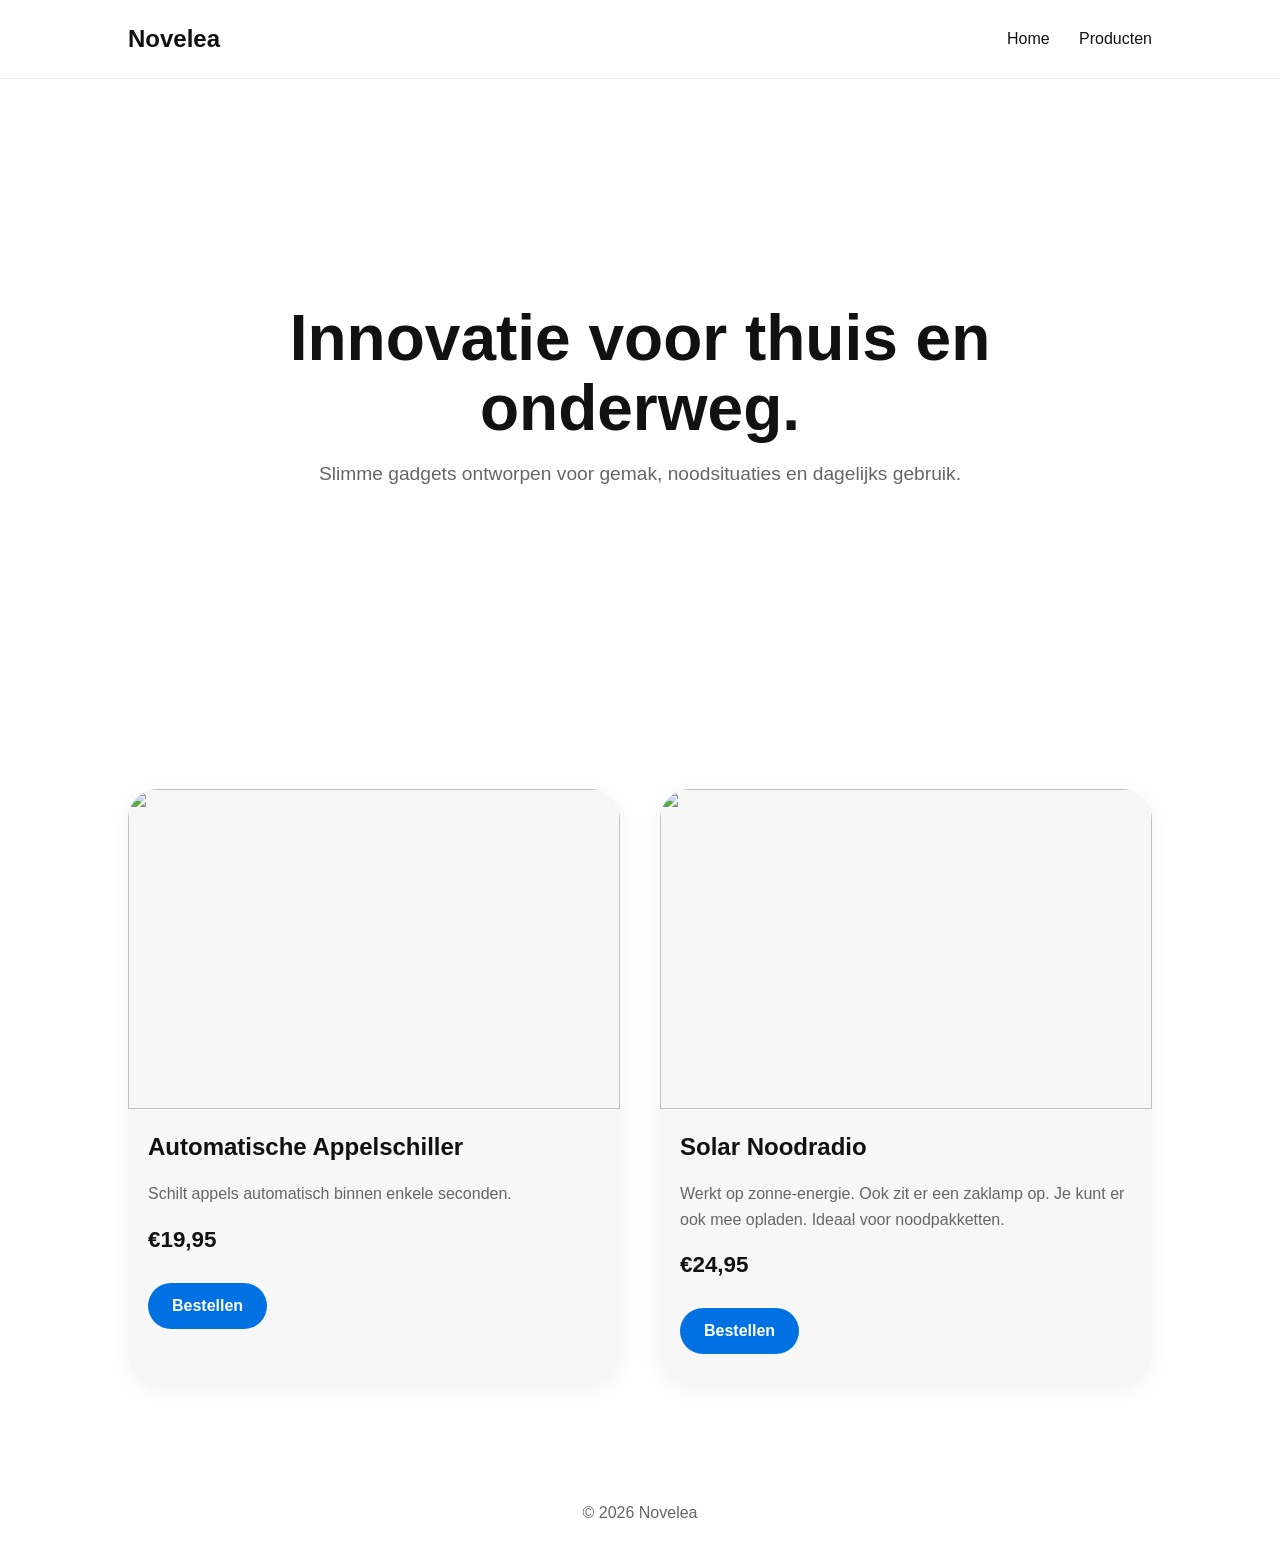
==== index.html @ bfae70f8 "Update index.html" ====
<!DOCTYPE html>
<html lang="nl">
<head>
  <meta charset="UTF-8" />
  <meta name="viewport" content="width=device-width, initial-scale=1.0"/>

  <title>Novelea</title>

  <link rel="stylesheet" href="style.css">
</head>

<body>

<header>
  <div class="logo">Novelea</div>

  <nav>
    <a href="#">Home</a>
    <a href="#products">Producten</a>
  </nav>
</header>

<section class="hero">

  <div class="hero-text">
    <h1>Innovatie voor thuis en onderweg.</h1>

    <p>
      Slimme gadgets ontworpen voor gemak,
      noodsituaties en dagelijks gebruik.
    </p>
  </div>

</section>

<section id="products" class="products">

  <!-- PRODUCT 1 -->
  <div class="product">

    <img src="https://media.s-bol.com/LrWJMONlDJjA/vgLmXBV/1200x1113.jpg">

    <h2>Automatische Appelschiller</h2>

    <p>
      Schilt appels automatisch binnen enkele seconden.
    </p>

    <div class="price">€19,95</div>

    <!-- GOOGLE FORM / TIKKIE LINK -->
    <a 
      href="https://docs.google.com/forms/d/e/1FAIpQLSezFVt7OMlfKz6ISa7KLIBCk2YYynAnr3A9xYPwDJk6sg7JbA/viewform?usp=dialog"
      class="buy-btn"
      target="_blank"
    >
      Bestellen
    </a>

  </div>

  <!-- PRODUCT 2 -->
  <div class="product">

    <img src="https://img.kwcdn.com/product/fancy/c0a794ef-9fd2-419b-a6a2-65c38bbeb692.jpg?imageView2/2/w/800/q/70/format/avif">

    <h2>Solar Noodradio</h2>

    <p>
      Werkt op zonne-energie. Ook zit er een zaklamp op. Je kunt er ook mee opladen. Ideaal voor noodpakketten.
    </p>

    <div class="price">€24,95</div>

    <!-- GOOGLE FORM / TIKKIE LINK -->
    <a 
      href="https://docs.google.com/forms/d/e/1FAIpQLScrVyG3I65hSCQR2hn8RWpmQ11Fj3rnANlJItsvFa_z1vnTKg/viewform?usp=publish-editor"
      class="buy-btn"
      target="_blank"
    >
      Bestellen
    </a>

  </div>

</section>

<footer>
  © 2026 Novelea
</footer>

</body>
</html>
---- style.css ----
*{
  margin:0;
  padding:0;
  box-sizing:border-box;
}

body{
  font-family:-apple-system,BlinkMacSystemFont,sans-serif;
  background:#ffffff;
  color:#111;
}

header{
  display:flex;
  justify-content:space-between;
  align-items:center;
  padding:25px 10%;
  position:sticky;
  top:0;
  background:white;
  border-bottom:1px solid #eee;
  z-index:1000;
}

.logo{
  font-size:1.5rem;
  font-weight:700;
}

nav a{
  margin-left:25px;
  text-decoration:none;
  color:#111;
  transition:0.3s;
}

nav a:hover{
  color:#0071e3;
}

.hero{
  min-height:70vh;
  display:flex;
  justify-content:center;
  align-items:center;
  text-align:center;
  padding:40px;
}

.hero h1{
  font-size:4rem;
  max-width:900px;
  margin:auto;
  line-height:1.1;
}

.hero p{
  margin-top:20px;
  font-size:1.2rem;
  color:#666;
}

.products{
  display:grid;
  grid-template-columns:repeat(auto-fit,minmax(300px,1fr));
  gap:40px;
  padding:80px 10%;
}

.product{
  background:#f7f7f7;
  border-radius:30px;
  overflow:hidden;
  padding-bottom:30px;
  transition:0.3s;
  box-shadow:0 5px 20px rgba(0,0,0,0.05);
}

.product:hover{
  transform:translateY(-5px);
}

.product img{
  width:100%;
  height:320px;
  object-fit:cover;
}

.product h2{
  padding:20px;
  font-size:1.5rem;
}

.product p{
  padding:0 20px;
  color:#666;
  line-height:1.6;
}

.price{
  padding:20px;
  font-size:1.4rem;
  font-weight:bold;
}

/* STRIPE KOOPKNOP */
.buy-btn{
  display:inline-block;
  margin-left:20px;
  margin-top:10px;
  padding:14px 24px;
  border-radius:999px;
  background:#0071e3;
  color:white;
  text-decoration:none;
  font-size:1rem;
  font-weight:600;
  transition:0.3s;
}

.buy-btn:hover{
  background:#005bb5;
  transform:scale(1.03);
}

footer{
  padding:40px;
  text-align:center;
  color:#666;
}

/* MOBIEL */
@media(max-width:768px){

  .hero h1{
    font-size:2.5rem;
  }

  header{
    flex-direction:column;
    gap:15px;
  }

  nav a{
    margin:0 10px;
  }

  .products{
    padding:50px 20px;
  }

}
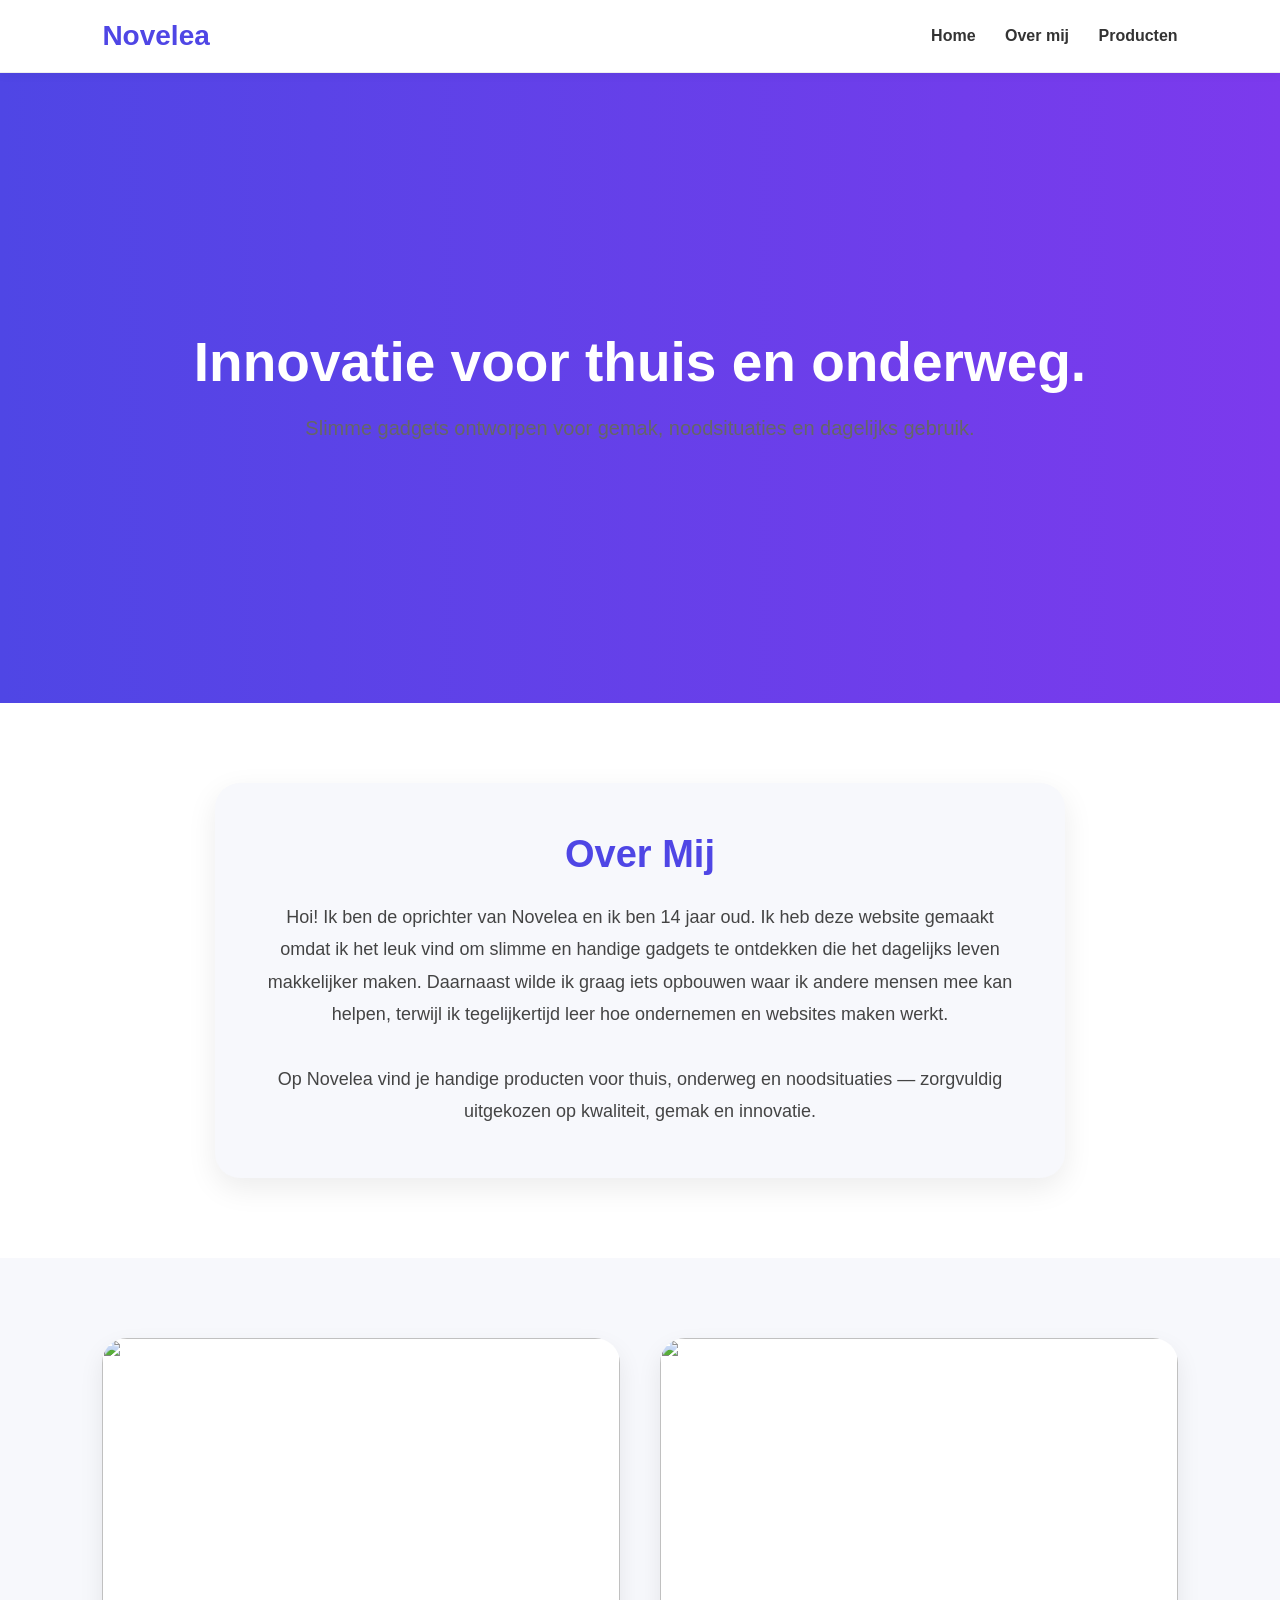
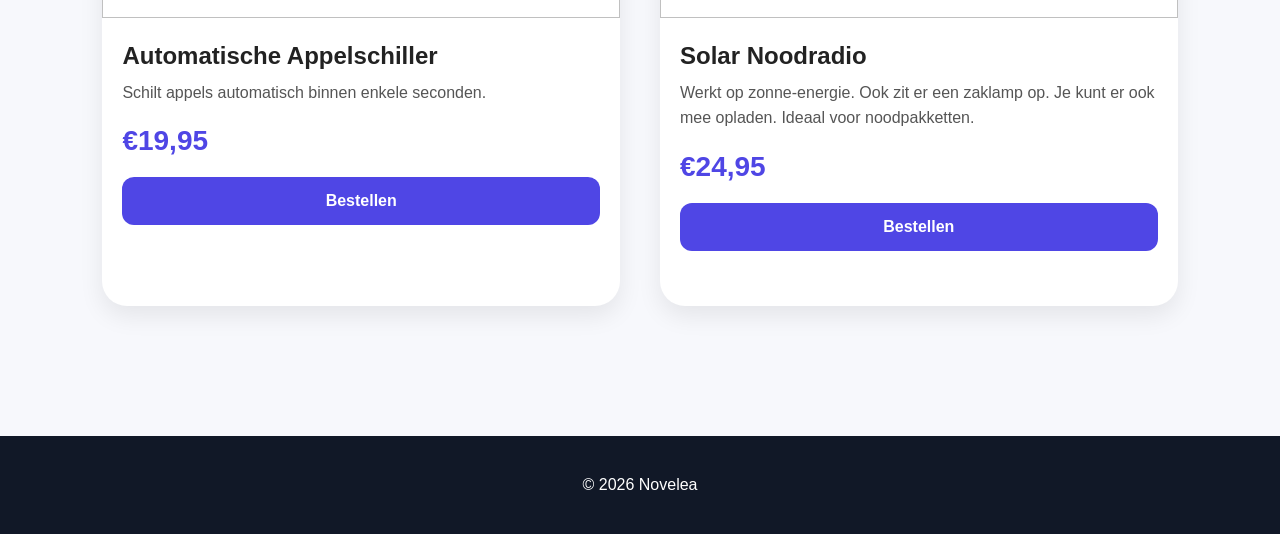
==== commit e4cb99de: "Update index.html" ====
--- a/index.html
+++ b/index.html
@@ -7,6 +7,181 @@
   <title>Novelea</title>
 
   <link rel="stylesheet" href="style.css">
+
+  <style>
+
+    *{
+      margin:0;
+      padding:0;
+      box-sizing:border-box;
+      font-family:Arial, sans-serif;
+    }
+
+    body{
+      background:#f7f8fc;
+      color:#222;
+    }
+
+    header{
+      display:flex;
+      justify-content:space-between;
+      align-items:center;
+      padding:20px 8%;
+      background:white;
+      box-shadow:0 2px 10px rgba(0,0,0,0.05);
+      position:sticky;
+      top:0;
+    }
+
+    .logo{
+      font-size:28px;
+      font-weight:bold;
+      color:#4f46e5;
+    }
+
+    nav a{
+      margin-left:25px;
+      text-decoration:none;
+      color:#333;
+      font-weight:600;
+      transition:0.3s;
+    }
+
+    nav a:hover{
+      color:#4f46e5;
+    }
+
+    .hero{
+      padding:100px 8%;
+      text-align:center;
+      background:linear-gradient(to right,#4f46e5,#7c3aed);
+      color:white;
+    }
+
+    .hero h1{
+      font-size:55px;
+      margin-bottom:20px;
+    }
+
+    .hero p{
+      font-size:20px;
+      max-width:700px;
+      margin:auto;
+      line-height:1.6;
+    }
+
+    .about{
+      padding:80px 8%;
+      background:white;
+      text-align:center;
+    }
+
+    .about-box{
+      max-width:850px;
+      margin:auto;
+      background:#f7f8fc;
+      padding:50px;
+      border-radius:25px;
+      box-shadow:0 10px 30px rgba(0,0,0,0.08);
+    }
+
+    .about h2{
+      font-size:38px;
+      margin-bottom:25px;
+      color:#4f46e5;
+    }
+
+    .about p{
+      font-size:18px;
+      line-height:1.8;
+      color:#444;
+    }
+
+    .products{
+      padding:80px 8%;
+      display:grid;
+      grid-template-columns:repeat(auto-fit,minmax(300px,1fr));
+      gap:40px;
+    }
+
+    .product{
+      background:white;
+      border-radius:25px;
+      overflow:hidden;
+      box-shadow:0 10px 25px rgba(0,0,0,0.08);
+      transition:0.3s;
+    }
+
+    .product:hover{
+      transform:translateY(-8px);
+    }
+
+    .product img{
+      width:100%;
+      height:280px;
+      object-fit:cover;
+    }
+
+    .product h2{
+      padding:20px 20px 10px;
+      font-size:24px;
+    }
+
+    .product p{
+      padding:0 20px;
+      color:#555;
+      line-height:1.6;
+    }
+
+    .price{
+      padding:20px;
+      font-size:28px;
+      font-weight:bold;
+      color:#4f46e5;
+    }
+
+    .buy-btn{
+      display:block;
+      margin:0 20px 25px;
+      text-align:center;
+      background:#4f46e5;
+      color:white;
+      padding:15px;
+      border-radius:12px;
+      text-decoration:none;
+      font-weight:bold;
+      transition:0.3s;
+    }
+
+    .buy-btn:hover{
+      background:#372fcf;
+    }
+
+    footer{
+      text-align:center;
+      padding:40px;
+      background:#111827;
+      color:white;
+      margin-top:50px;
+    }
+
+    @media(max-width:768px){
+
+      .hero h1{
+        font-size:40px;
+      }
+
+      .hero p{
+        font-size:18px;
+      }
+
+      .about-box{
+        padding:30px;
+      }
+
+    }
+
+  </style>
 </head>
 
 <body>
@@ -16,6 +191,7 @@
 
   <nav>
     <a href="#">Home</a>
+    <a href="#about">Over mij</a>
     <a href="#products">Producten</a>
   </nav>
 </header>
@@ -33,6 +209,29 @@
 
 </section>
 
+<!-- OVER MIJ -->
+<section id="about" class="about">
+
+  <div class="about-box">
+
+    <h2>Over Mij</h2>
+
+    <p>
+      Hoi! Ik ben de oprichter van Novelea en ik ben 14 jaar oud.
+      Ik heb deze website gemaakt omdat ik het leuk vind om slimme
+      en handige gadgets te ontdekken die het dagelijks leven makkelijker maken.
+      Daarnaast wilde ik graag iets opbouwen waar ik andere mensen mee kan helpen,
+      terwijl ik tegelijkertijd leer hoe ondernemen en websites maken werkt.
+      <br><br>
+      Op Novelea vind je handige producten voor thuis,
+      onderweg en noodsituaties — zorgvuldig uitgekozen op kwaliteit,
+      gemak en innovatie.
+    </p>
+
+  </div>
+
+</section>
+
 <section id="products" class="products">
 
   <!-- PRODUCT 1 -->
@@ -48,7 +247,6 @@
 
     <div class="price">€19,95</div>
 
-    <!-- GOOGLE FORM / TIKKIE LINK -->
     <a 
       href="https://docs.google.com/forms/d/e/1FAIpQLSezFVt7OMlfKz6ISa7KLIBCk2YYynAnr3A9xYPwDJk6sg7JbA/viewform?usp=dialog"
       class="buy-btn"
@@ -67,12 +265,12 @@
     <h2>Solar Noodradio</h2>
 
     <p>
-      Werkt op zonne-energie. Ook zit er een zaklamp op. Je kunt er ook mee opladen. Ideaal voor noodpakketten.
+      Werkt op zonne-energie. Ook zit er een zaklamp op.
+      Je kunt er ook mee opladen. Ideaal voor noodpakketten.
     </p>
 
     <div class="price">€24,95</div>
 
-    <!-- GOOGLE FORM / TIKKIE LINK -->
     <a 
       href="https://docs.google.com/forms/d/e/1FAIpQLScrVyG3I65hSCQR2hn8RWpmQ11Fj3rnANlJItsvFa_z1vnTKg/viewform?usp=publish-editor"
       class="buy-btn"
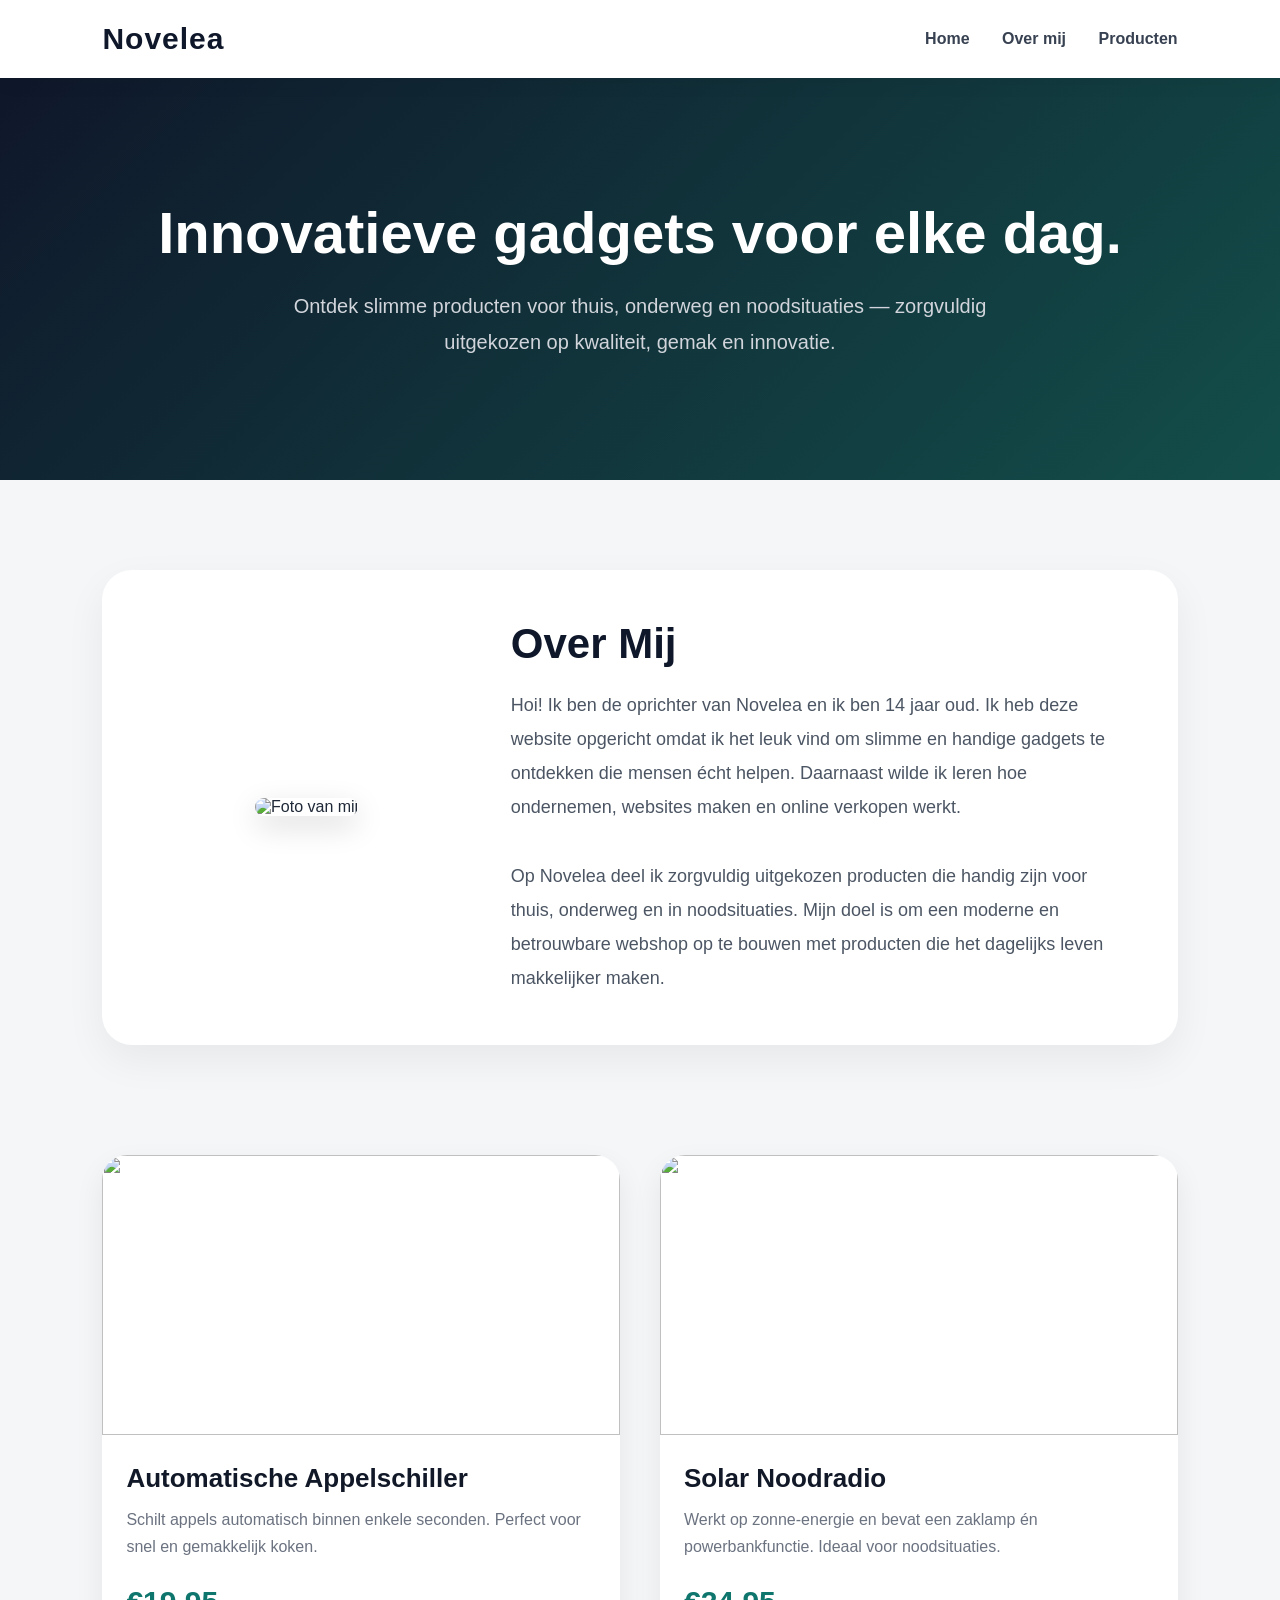
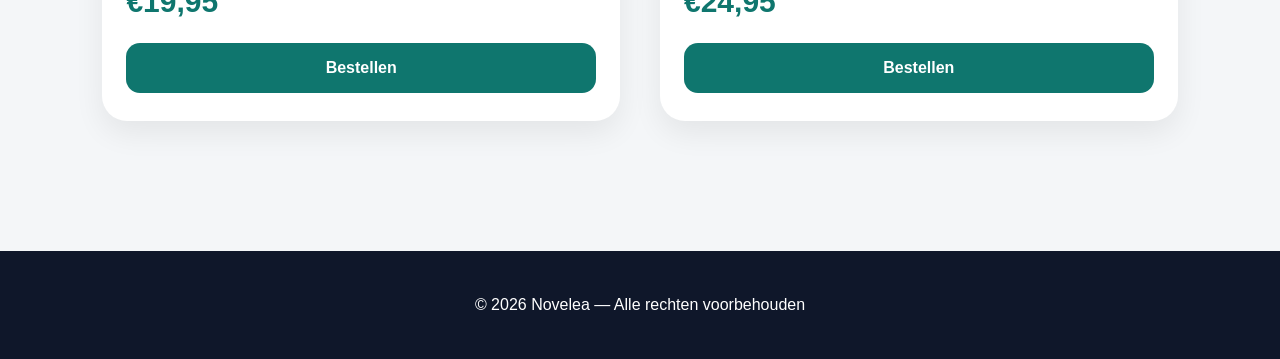
==== commit def968cf: "Update index.html" ====
--- a/index.html
+++ b/index.html
@@ -6,8 +6,6 @@
 
   <title>Novelea</title>
 
-  <link rel="stylesheet" href="style.css">
-
   <style>
 
     *{
@@ -18,89 +16,120 @@
     }
 
     body{
-      background:#f7f8fc;
-      color:#222;
-    }
+      background:#f4f6f8;
+      color:#1f2937;
+    }
+
+    /* HEADER */
 
     header{
       display:flex;
       justify-content:space-between;
       align-items:center;
-      padding:20px 8%;
+      padding:22px 8%;
       background:white;
-      box-shadow:0 2px 10px rgba(0,0,0,0.05);
+      box-shadow:0 4px 20px rgba(0,0,0,0.05);
       position:sticky;
       top:0;
+      z-index:1000;
     }
 
     .logo{
-      font-size:28px;
+      font-size:30px;
       font-weight:bold;
-      color:#4f46e5;
+      color:#0f172a;
+      letter-spacing:1px;
     }
 
     nav a{
-      margin-left:25px;
+      margin-left:28px;
       text-decoration:none;
-      color:#333;
+      color:#374151;
       font-weight:600;
       transition:0.3s;
     }
 
     nav a:hover{
-      color:#4f46e5;
-    }
+      color:#0f766e;
+    }
+
+    /* HERO */
 
     .hero{
-      padding:100px 8%;
+      background:linear-gradient(135deg,#0f172a,#134e4a);
+      color:white;
+      padding:120px 8%;
       text-align:center;
-      background:linear-gradient(to right,#4f46e5,#7c3aed);
-      color:white;
     }
 
     .hero h1{
-      font-size:55px;
+      font-size:58px;
       margin-bottom:20px;
+      line-height:1.2;
     }
 
     .hero p{
       font-size:20px;
-      max-width:700px;
+      max-width:750px;
       margin:auto;
-      line-height:1.6;
-    }
+      line-height:1.8;
+      color:#d1d5db;
+    }
+
+    /* OVER MIJ */
 
     .about{
-      padding:80px 8%;
+      padding:90px 8%;
+    }
+
+    .about-container{
+      display:flex;
+      align-items:center;
+      gap:50px;
       background:white;
+      border-radius:30px;
+      padding:50px;
+      box-shadow:0 15px 40px rgba(0,0,0,0.06);
+      flex-wrap:wrap;
+    }
+
+    .about-image{
+      flex:1;
+      min-width:250px;
       text-align:center;
     }
 
-    .about-box{
-      max-width:850px;
-      margin:auto;
-      background:#f7f8fc;
-      padding:50px;
+    .about-image img{
+      width:280px;
+      height:280px;
+      object-fit:cover;
       border-radius:25px;
-      box-shadow:0 10px 30px rgba(0,0,0,0.08);
-    }
-
-    .about h2{
-      font-size:38px;
-      margin-bottom:25px;
-      color:#4f46e5;
-    }
-
-    .about p{
+      box-shadow:0 10px 30px rgba(0,0,0,0.15);
+    }
+
+    .about-text{
+      flex:2;
+      min-width:300px;
+    }
+
+    .about-text h2{
+      font-size:42px;
+      margin-bottom:20px;
+      color:#0f172a;
+    }
+
+    .about-text p{
       font-size:18px;
-      line-height:1.8;
-      color:#444;
-    }
+      line-height:1.9;
+      color:#4b5563;
+    }
+
+    /* PRODUCTEN */
 
     .products{
-      padding:80px 8%;
+      padding:20px 8% 90px;
       display:grid;
-      grid-template-columns:repeat(auto-fit,minmax(300px,1fr));
+      grid-template-columns:repeat(auto-fit,minmax(320px,1fr));
       gap:40px;
     }
 
@@ -108,7 +137,7 @@
       background:white;
       border-radius:25px;
       overflow:hidden;
-      box-shadow:0 10px 25px rgba(0,0,0,0.08);
+      box-shadow:0 12px 30px rgba(0,0,0,0.07);
       transition:0.3s;
     }
 
@@ -123,70 +152,82 @@
     }
 
     .product h2{
-      padding:20px 20px 10px;
-      font-size:24px;
+      padding:24px 24px 12px;
+      font-size:26px;
+      color:#111827;
     }
 
     .product p{
-      padding:0 20px;
-      color:#555;
-      line-height:1.6;
+      padding:0 24px;
+      color:#6b7280;
+      line-height:1.7;
+      font-size:16px;
     }
 
     .price{
-      padding:20px;
-      font-size:28px;
+      padding:24px;
+      font-size:30px;
       font-weight:bold;
-      color:#4f46e5;
+      color:#0f766e;
     }
 
     .buy-btn{
       display:block;
-      margin:0 20px 25px;
+      margin:0 24px 28px;
       text-align:center;
-      background:#4f46e5;
+      background:#0f766e;
       color:white;
-      padding:15px;
-      border-radius:12px;
+      padding:16px;
+      border-radius:14px;
       text-decoration:none;
       font-weight:bold;
       transition:0.3s;
     }
 
     .buy-btn:hover{
-      background:#372fcf;
-    }
+      background:#115e59;
+    }
+
+    /* FOOTER */
 
     footer{
+      background:#0f172a;
+      color:white;
       text-align:center;
-      padding:40px;
-      background:#111827;
-      color:white;
-      margin-top:50px;
-    }
-
-    @media(max-width:768px){
+      padding:45px;
+      margin-top:40px;
+    }
+
+    /* RESPONSIVE */
+
+    @media(max-width:900px){
 
       .hero h1{
-        font-size:40px;
+        font-size:42px;
       }
 
       .hero p{
         font-size:18px;
       }
 
-      .about-box{
-        padding:30px;
+      .about-container{
+        padding:35px;
       }
 
+      .about-text h2{
+        font-size:34px;
+      }
+
     }
 
   </style>
+
 </head>
 
 <body>
 
 <header>
+
   <div class="logo">Novelea</div>
 
   <nav>
@@ -194,47 +235,65 @@
     <a href="#about">Over mij</a>
     <a href="#products">Producten</a>
   </nav>
+
 </header>
 
 <section class="hero">
 
-  <div class="hero-text">
-    <h1>Innovatie voor thuis en onderweg.</h1>
-
-    <p>
-      Slimme gadgets ontworpen voor gemak,
-      noodsituaties en dagelijks gebruik.
-    </p>
+  <h1>Innovatieve gadgets voor elke dag.</h1>
+
+  <p>
+    Ontdek slimme producten voor thuis, onderweg
+    en noodsituaties — zorgvuldig uitgekozen op kwaliteit,
+    gemak en innovatie.
+  </p>
+
+</section>
+
+<!-- OVER MIJ -->
+
+<section id="about" class="about">
+
+  <div class="about-container">
+
+    <!-- FOTO -->
+    <div class="about-image">
+
+      <!-- HIER KUN JE JE EIGEN FOTO PLAATSEN -->
+      <img src="jouw-foto.jpg" alt="Foto van mij">
+
+    </div>
+
+    <!-- TEKST -->
+    <div class="about-text">
+
+      <h2>Over Mij</h2>
+
+      <p>
+        Hoi! Ik ben de oprichter van Novelea en ik ben 14 jaar oud.
+        Ik heb deze website opgericht omdat ik het leuk vind om
+        slimme en handige gadgets te ontdekken die mensen écht helpen.
+        Daarnaast wilde ik leren hoe ondernemen, websites maken en
+        online verkopen werkt.
+        <br><br>
+        Op Novelea deel ik zorgvuldig uitgekozen producten die handig zijn
+        voor thuis, onderweg en in noodsituaties. Mijn doel is om een
+        moderne en betrouwbare webshop op te bouwen met producten
+        die het dagelijks leven makkelijker maken.
+      </p>
+
+    </div>
+
   </div>
 
 </section>
 
-<!-- OVER MIJ -->
-<section id="about" class="about">
-
-  <div class="about-box">
-
-    <h2>Over Mij</h2>
-
-    <p>
-      Hoi! Ik ben de oprichter van Novelea en ik ben 14 jaar oud.
-      Ik heb deze website gemaakt omdat ik het leuk vind om slimme
-      en handige gadgets te ontdekken die het dagelijks leven makkelijker maken.
-      Daarnaast wilde ik graag iets opbouwen waar ik andere mensen mee kan helpen,
-      terwijl ik tegelijkertijd leer hoe ondernemen en websites maken werkt.
-      <br><br>
-      Op Novelea vind je handige producten voor thuis,
-      onderweg en noodsituaties — zorgvuldig uitgekozen op kwaliteit,
-      gemak en innovatie.
-    </p>
-
-  </div>
-
-</section>
+<!-- PRODUCTEN -->
 
 <section id="products" class="products">
 
   <!-- PRODUCT 1 -->
+
   <div class="product">
 
     <img src="https://media.s-bol.com/LrWJMONlDJjA/vgLmXBV/1200x1113.jpg">
@@ -243,6 +302,7 @@
 
     <p>
       Schilt appels automatisch binnen enkele seconden.
+      Perfect voor snel en gemakkelijk koken.
     </p>
 
     <div class="price">€19,95</div>
@@ -258,6 +318,7 @@
   </div>
 
   <!-- PRODUCT 2 -->
+
   <div class="product">
 
     <img src="https://img.kwcdn.com/product/fancy/c0a794ef-9fd2-419b-a6a2-65c38bbeb692.jpg?imageView2/2/w/800/q/70/format/avif">
@@ -265,8 +326,8 @@
     <h2>Solar Noodradio</h2>
 
     <p>
-      Werkt op zonne-energie. Ook zit er een zaklamp op.
-      Je kunt er ook mee opladen. Ideaal voor noodpakketten.
+      Werkt op zonne-energie en bevat een zaklamp
+      én powerbankfunctie. Ideaal voor noodsituaties.
     </p>
 
     <div class="price">€24,95</div>
@@ -284,7 +345,7 @@
 </section>
 
 <footer>
-  © 2026 Novelea
+  © 2026 Novelea — Alle rechten voorbehouden
 </footer>
 
 </body>
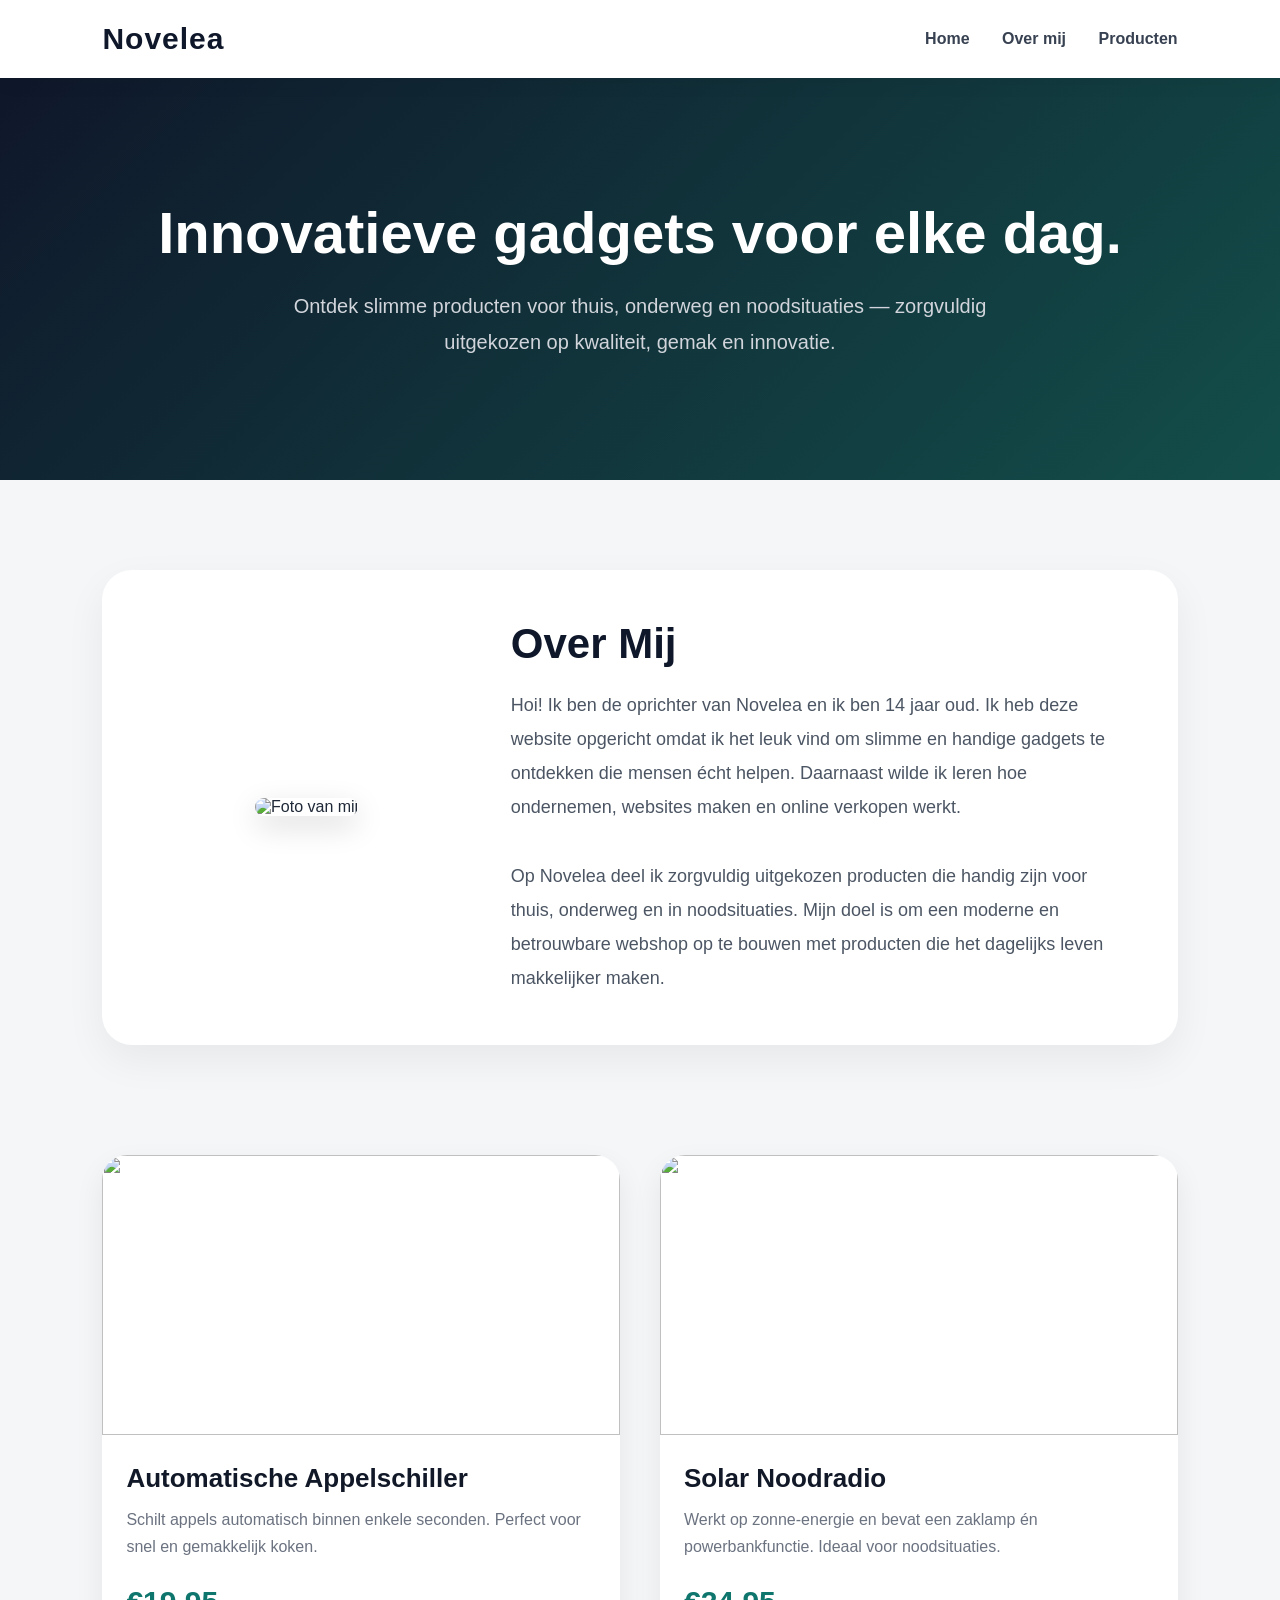
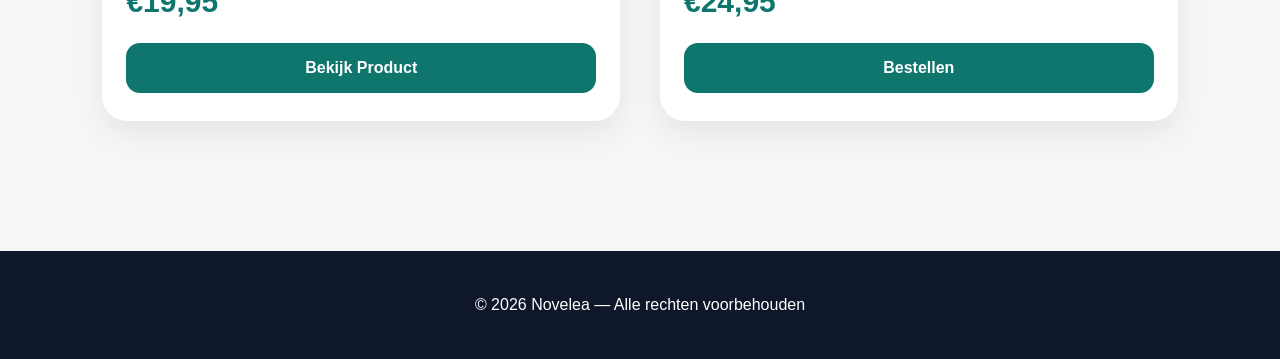
==== commit 3ad0c5e5: "Update index.html" ====
--- a/index.html
+++ b/index.html
@@ -260,7 +260,7 @@
     <div class="about-image">
 
       <!-- HIER KUN JE JE EIGEN FOTO PLAATSEN -->
-      <img src="jouw-foto.jpg" alt="Foto van mij">
+      <img src="https://i.postimg.cc/Rh6mR2tS/IMG-3045.jpg" alt="Foto van mij">
 
     </div>
 
@@ -307,12 +307,8 @@
 
     <div class="price">€19,95</div>
 
-    <a 
-      href="https://docs.google.com/forms/d/e/1FAIpQLSezFVt7OMlfKz6ISa7KLIBCk2YYynAnr3A9xYPwDJk6sg7JbA/viewform?usp=dialog"
-      class="buy-btn"
-      target="_blank"
-    >
-      Bestellen
+    <a href="appelschiller.html" class="buy-btn">
+     Bekijk Product
     </a>
 
   </div>
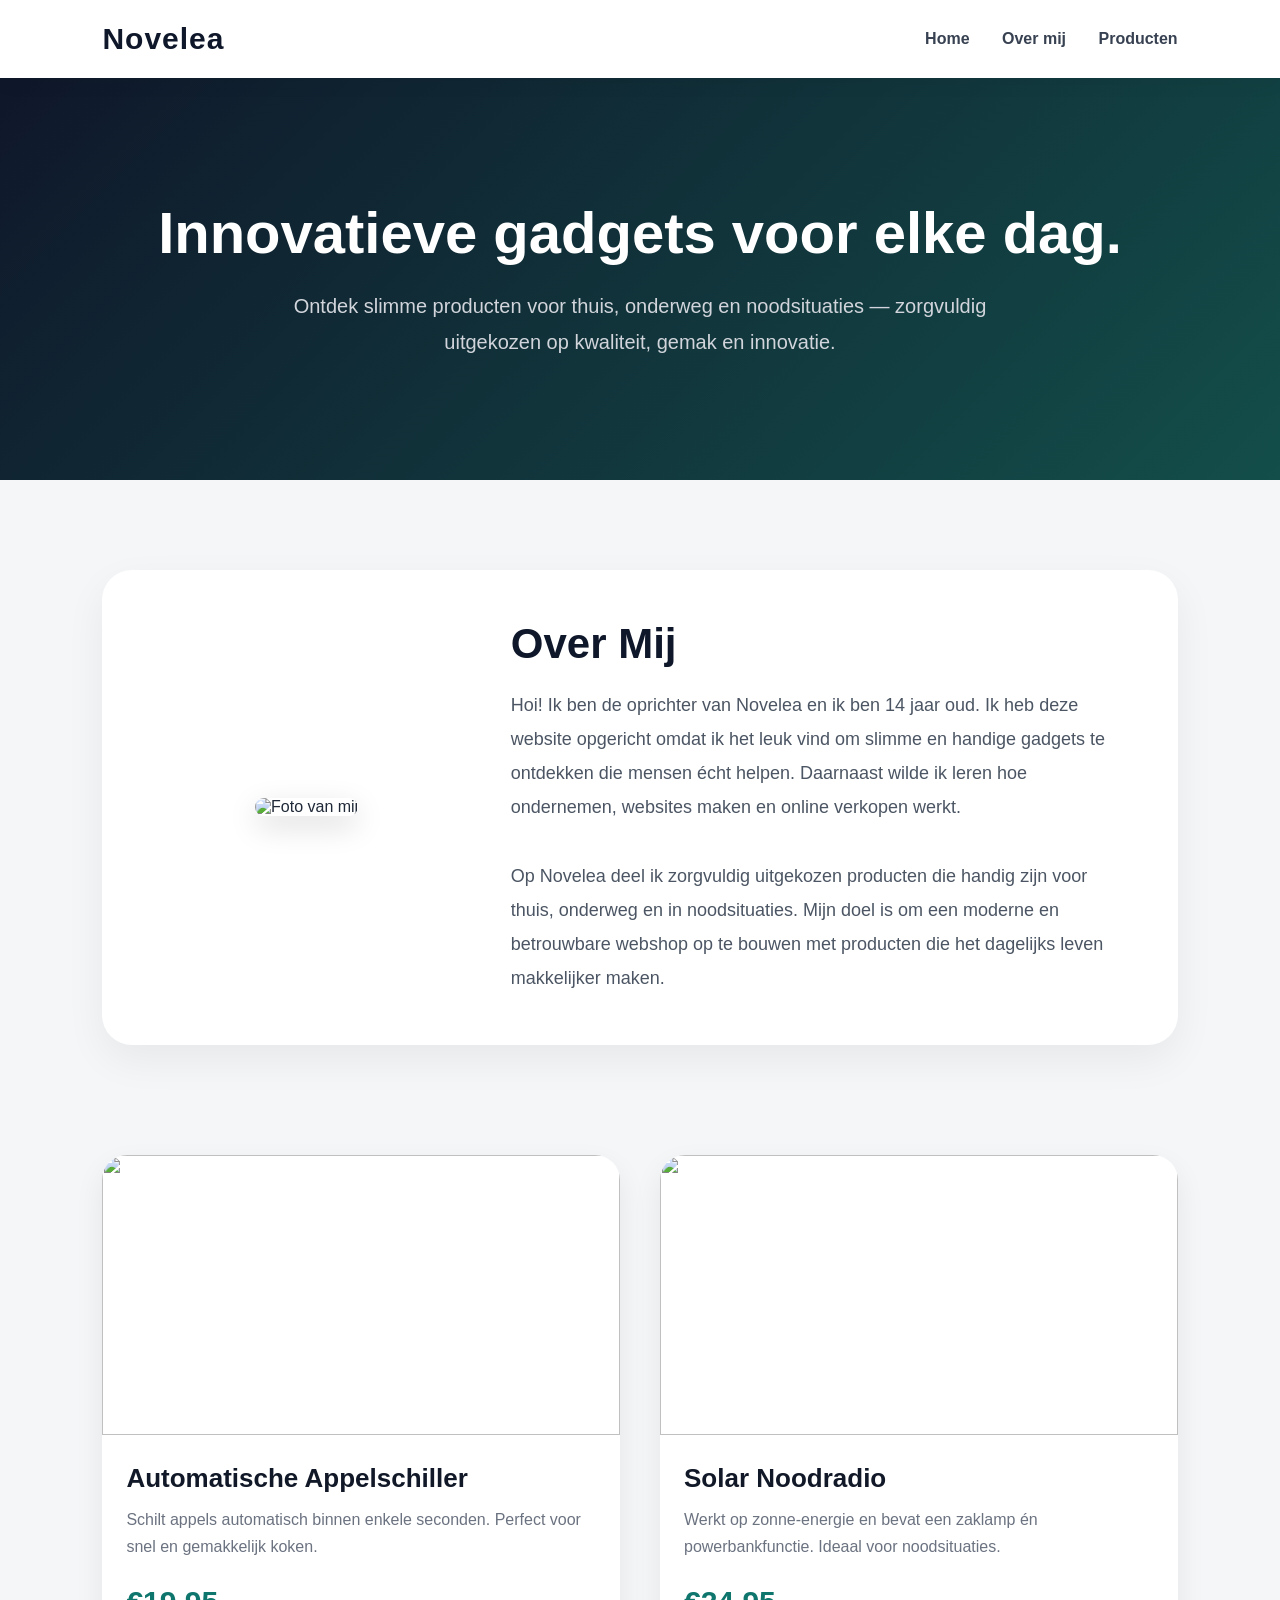
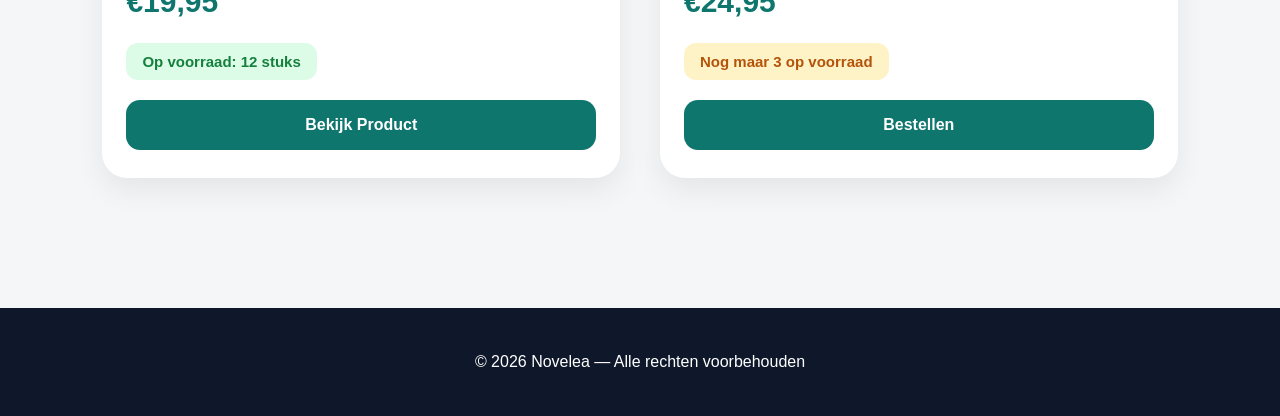
==== commit 78134c11: "Update index.html" ====
--- a/index.html
+++ b/index.html
@@ -169,6 +169,29 @@
       font-size:30px;
       font-weight:bold;
       color:#0f766e;
+    }
+
+    /* VOORRAAD */
+
+    .stock{
+      margin:0 24px 20px;
+      display:inline-block;
+      padding:10px 16px;
+      border-radius:12px;
+      background:#dcfce7;
+      color:#15803d;
+      font-size:15px;
+      font-weight:bold;
+    }
+
+    .low-stock{
+      background:#fef3c7;
+      color:#b45309;
+    }
+
+    .out-stock{
+      background:#fee2e2;
+      color:#b91c1c;
     }
 
     .buy-btn{
@@ -256,15 +279,12 @@
 
   <div class="about-container">
 
-    <!-- FOTO -->
     <div class="about-image">
 
-      <!-- HIER KUN JE JE EIGEN FOTO PLAATSEN -->
       <img src="https://i.postimg.cc/Rh6mR2tS/IMG-3045.jpg" alt="Foto van mij">
 
     </div>
 
-    <!-- TEKST -->
     <div class="about-text">
 
       <h2>Over Mij</h2>
@@ -307,6 +327,11 @@
 
     <div class="price">€19,95</div>
 
+    <!-- VOORRAAD -->
+    <div class="stock">
+      Op voorraad: 12 stuks
+    </div>
+
     <a href="appelschiller.html" class="buy-btn">
      Bekijk Product
     </a>
@@ -327,6 +352,11 @@
     </p>
 
     <div class="price">€24,95</div>
+
+    <!-- VOORRAAD -->
+    <div class="stock low-stock">
+      Nog maar 3 op voorraad
+    </div>
 
     <a 
       href="https://docs.google.com/forms/d/e/1FAIpQLScrVyG3I65hSCQR2hn8RWpmQ11Fj3rnANlJItsvFa_z1vnTKg/viewform?usp=publish-editor"
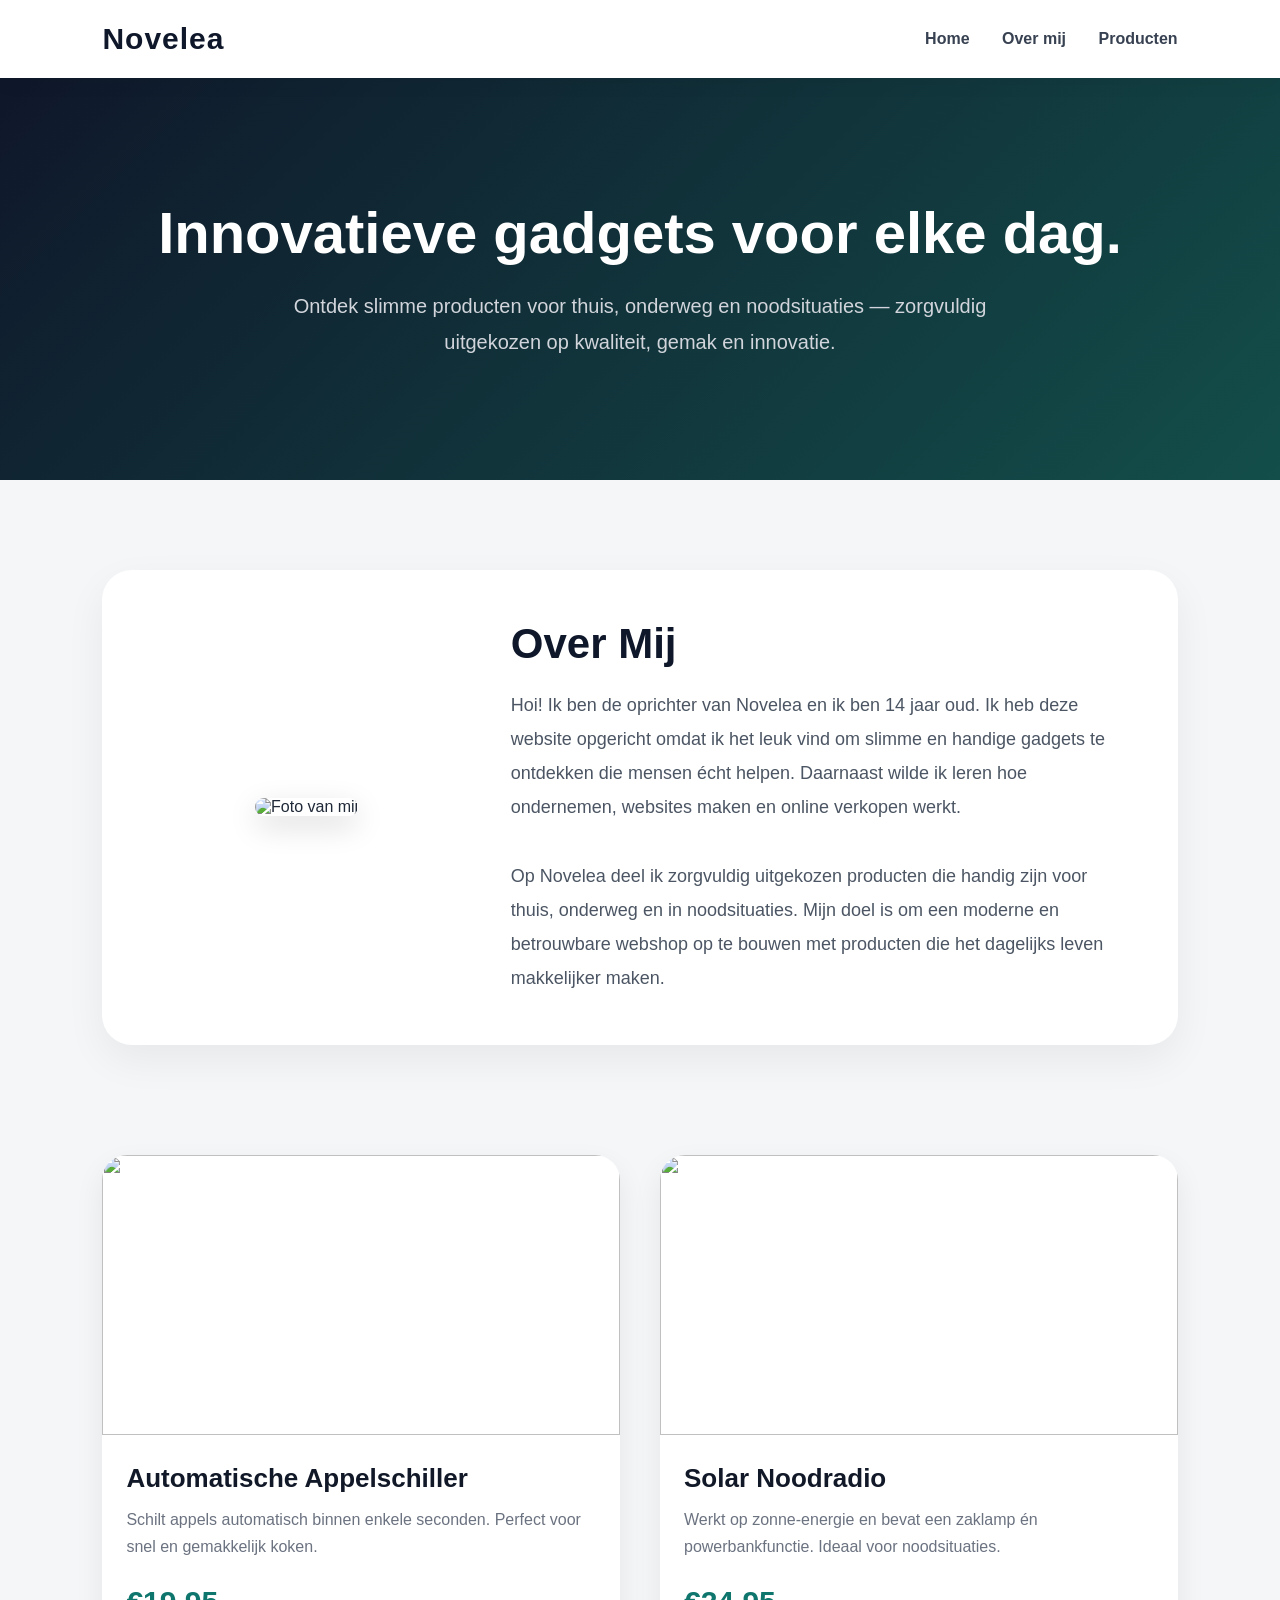
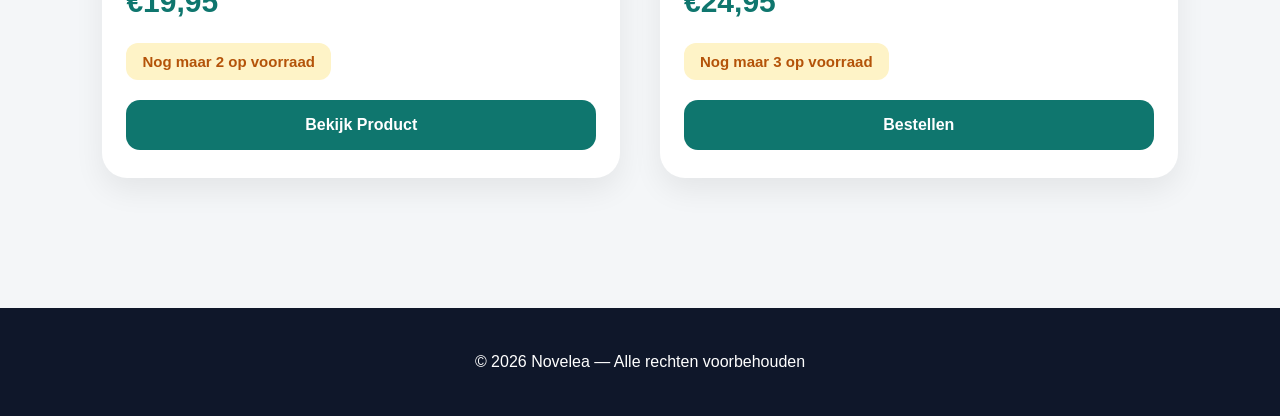
==== commit b5252b1a: "Update index.html" ====
--- a/index.html
+++ b/index.html
@@ -328,8 +328,8 @@
     <div class="price">€19,95</div>
 
     <!-- VOORRAAD -->
-    <div class="stock">
-      Op voorraad: 12 stuks
+    <div class="stock low-stock">
+    Nog maar 2 op voorraad
     </div>
 
     <a href="appelschiller.html" class="buy-btn">
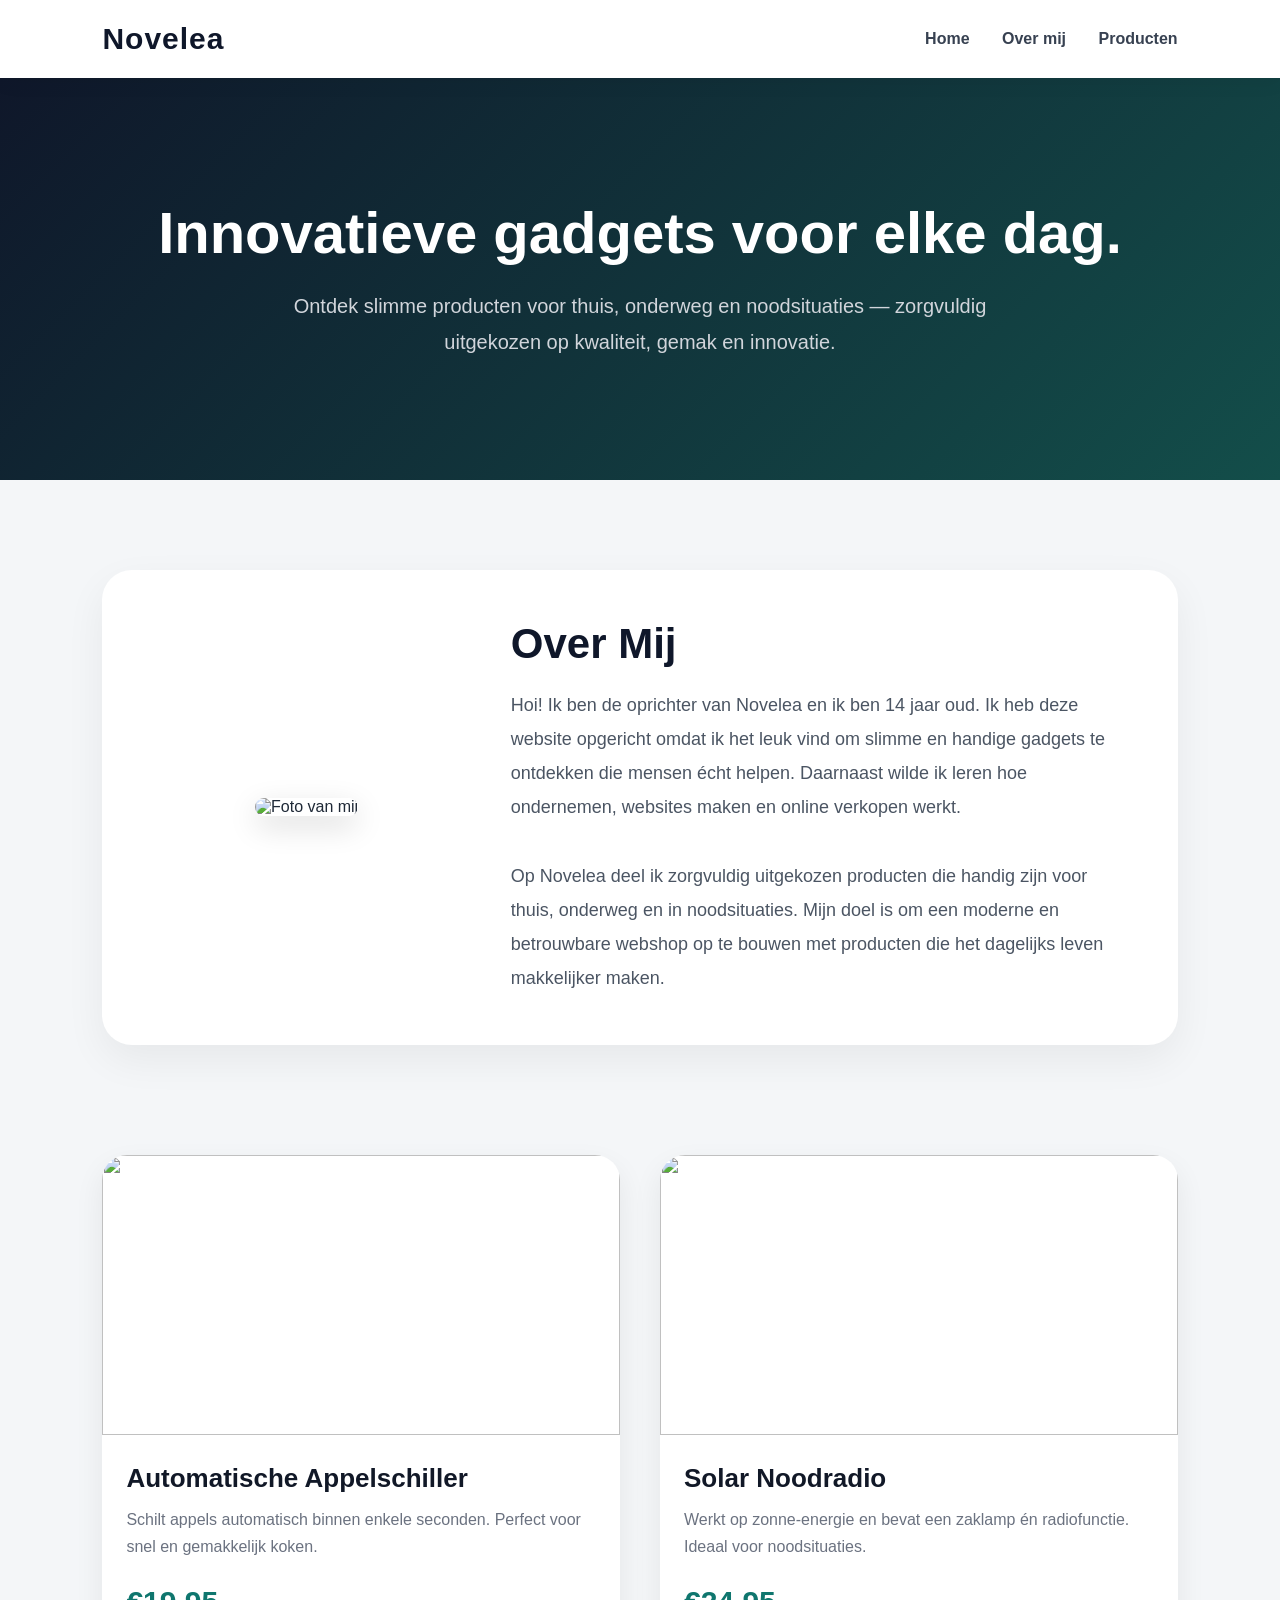
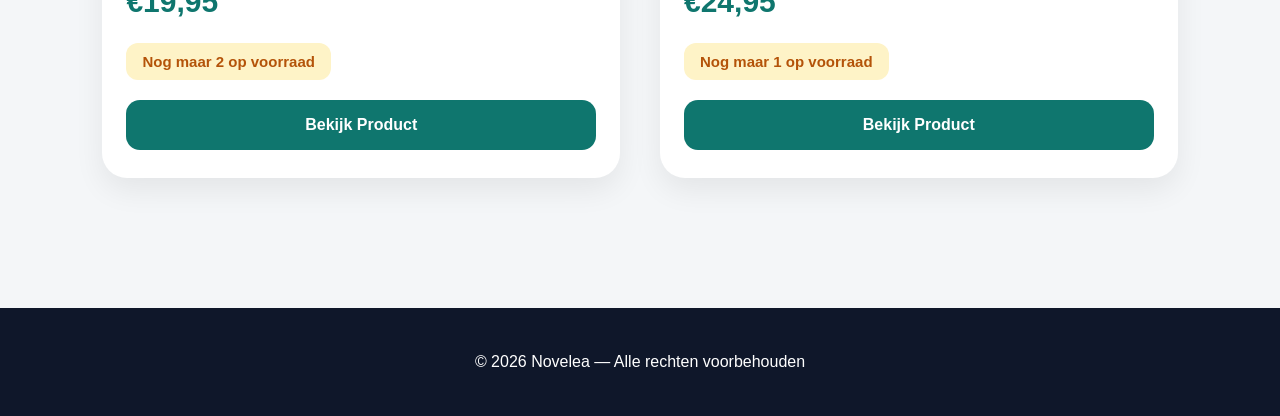
==== commit cd38956e: "Update index.html" ====
--- a/index.html
+++ b/index.html
@@ -327,13 +327,12 @@
 
     <div class="price">€19,95</div>
 
-    <!-- VOORRAAD -->
     <div class="stock low-stock">
-    Nog maar 2 op voorraad
+      Nog maar 2 op voorraad
     </div>
 
     <a href="appelschiller.html" class="buy-btn">
-     Bekijk Product
+      Bekijk Product
     </a>
 
   </div>
@@ -348,22 +347,17 @@
 
     <p>
       Werkt op zonne-energie en bevat een zaklamp
-      én powerbankfunctie. Ideaal voor noodsituaties.
+      én radiofunctie. Ideaal voor noodsituaties.
     </p>
 
     <div class="price">€24,95</div>
 
-    <!-- VOORRAAD -->
     <div class="stock low-stock">
-      Nog maar 3 op voorraad
+      Nog maar 1 op voorraad
     </div>
 
-    <a 
-      href="https://docs.google.com/forms/d/e/1FAIpQLScrVyG3I65hSCQR2hn8RWpmQ11Fj3rnANlJItsvFa_z1vnTKg/viewform?usp=publish-editor"
-      class="buy-btn"
-      target="_blank"
-    >
-      Bestellen
+    <a href="solarnoodradio.html" class="buy-btn">
+      Bekijk Product
     </a>
 
   </div>
